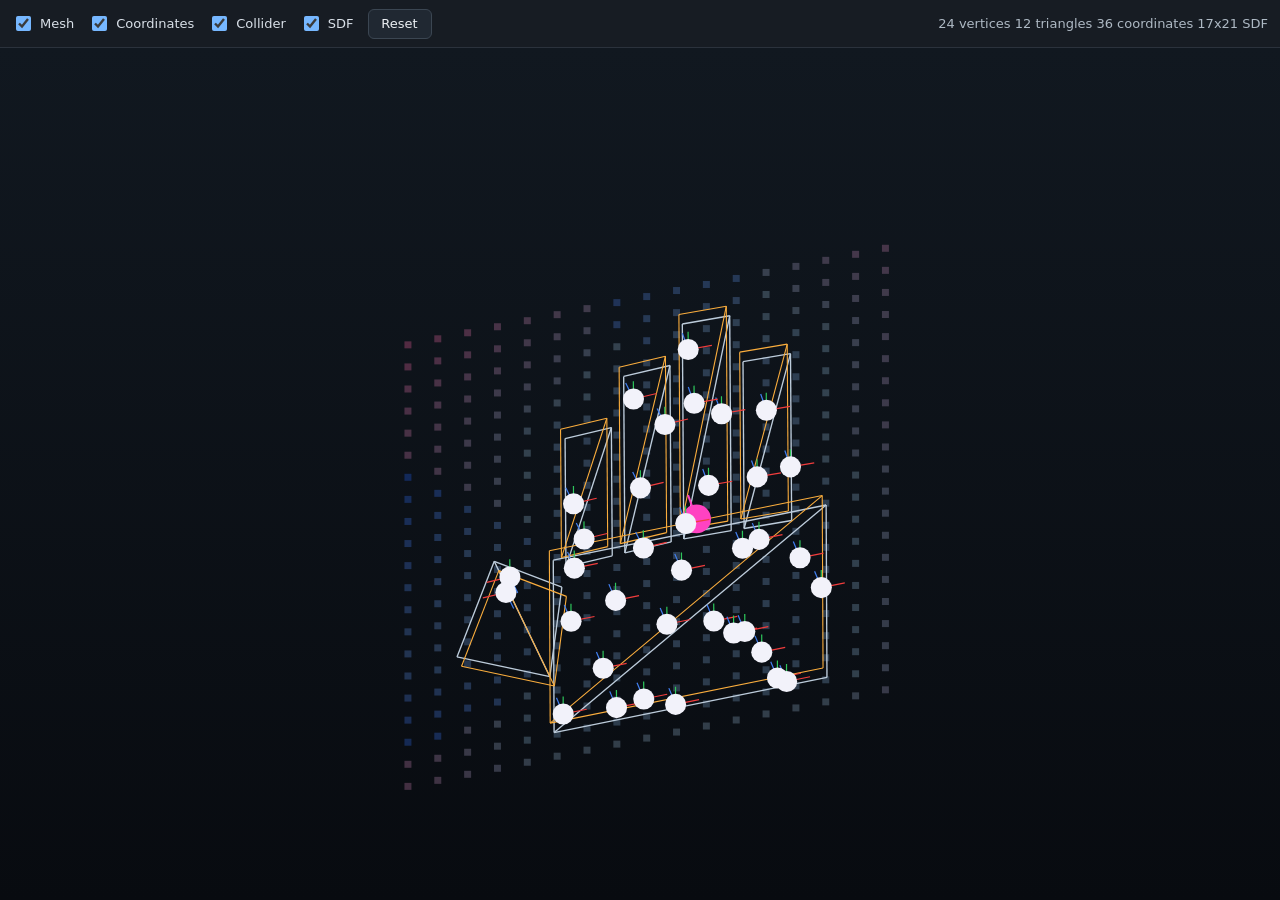
==== web/hand-mesh-browser-preview/index.html @ c21c34fe "Add hand mesh browser debug visuals" ====
<!doctype html>
<html lang="en">
  <head>
    <meta charset="utf-8">
    <meta name="viewport" content="width=device-width, initial-scale=1">
    <title>Rusty Optics Mesh Debug</title>
    <link rel="stylesheet" href="styles.css">
  </head>
  <body>
    <main class="app">
      <div class="toolbar" aria-label="Mesh debug controls">
        <label><input id="toggle-mesh" type="checkbox" checked> Mesh</label>
        <label><input id="toggle-coordinates" type="checkbox" checked> Coordinates</label>
        <label><input id="toggle-collider" type="checkbox" checked> Collider</label>
        <label><input id="toggle-sdf" type="checkbox" checked> SDF</label>
        <button id="reset-view" type="button">Reset</button>
        <output id="stats">Loading</output>
      </div>
      <canvas id="viewport"></canvas>
    </main>
    <script src="app.js"></script>
  </body>
</html>
---- web/hand-mesh-browser-preview/styles.css ----
:root {
  color-scheme: dark;
  font-family: Inter, ui-sans-serif, system-ui, -apple-system, BlinkMacSystemFont, "Segoe UI", sans-serif;
  background: #101318;
  color: #edf1f5;
}

* {
  box-sizing: border-box;
}

body {
  margin: 0;
  min-height: 100vh;
  overflow: hidden;
  background: #101318;
}

.app {
  display: grid;
  grid-template-rows: auto 1fr;
  min-height: 100vh;
}

.toolbar {
  display: flex;
  align-items: center;
  gap: 14px;
  min-height: 48px;
  padding: 8px 12px;
  border-bottom: 1px solid #2b323c;
  background: #171c23;
  color: #d9e0e8;
  font-size: 13px;
  line-height: 1;
}

.toolbar label {
  display: inline-flex;
  align-items: center;
  gap: 6px;
  white-space: nowrap;
}

.toolbar input {
  width: 15px;
  height: 15px;
  accent-color: #76b7ff;
}

button {
  min-width: 64px;
  min-height: 30px;
  border: 1px solid #3b4652;
  border-radius: 6px;
  background: #202832;
  color: #edf1f5;
  font: inherit;
}

button:hover {
  border-color: #76b7ff;
}

output {
  margin-left: auto;
  color: #aeb9c4;
  white-space: nowrap;
}

canvas {
  display: block;
  width: 100%;
  height: 100%;
  touch-action: none;
  background:
    linear-gradient(#131820 1px, transparent 1px),
    linear-gradient(90deg, #131820 1px, transparent 1px),
    #0c0f14;
  background-size: 28px 28px;
}

@media (max-width: 720px) {
  .toolbar {
    flex-wrap: wrap;
    min-height: 78px;
    row-gap: 8px;
  }

  output {
    flex-basis: 100%;
    margin-left: 0;
  }
}
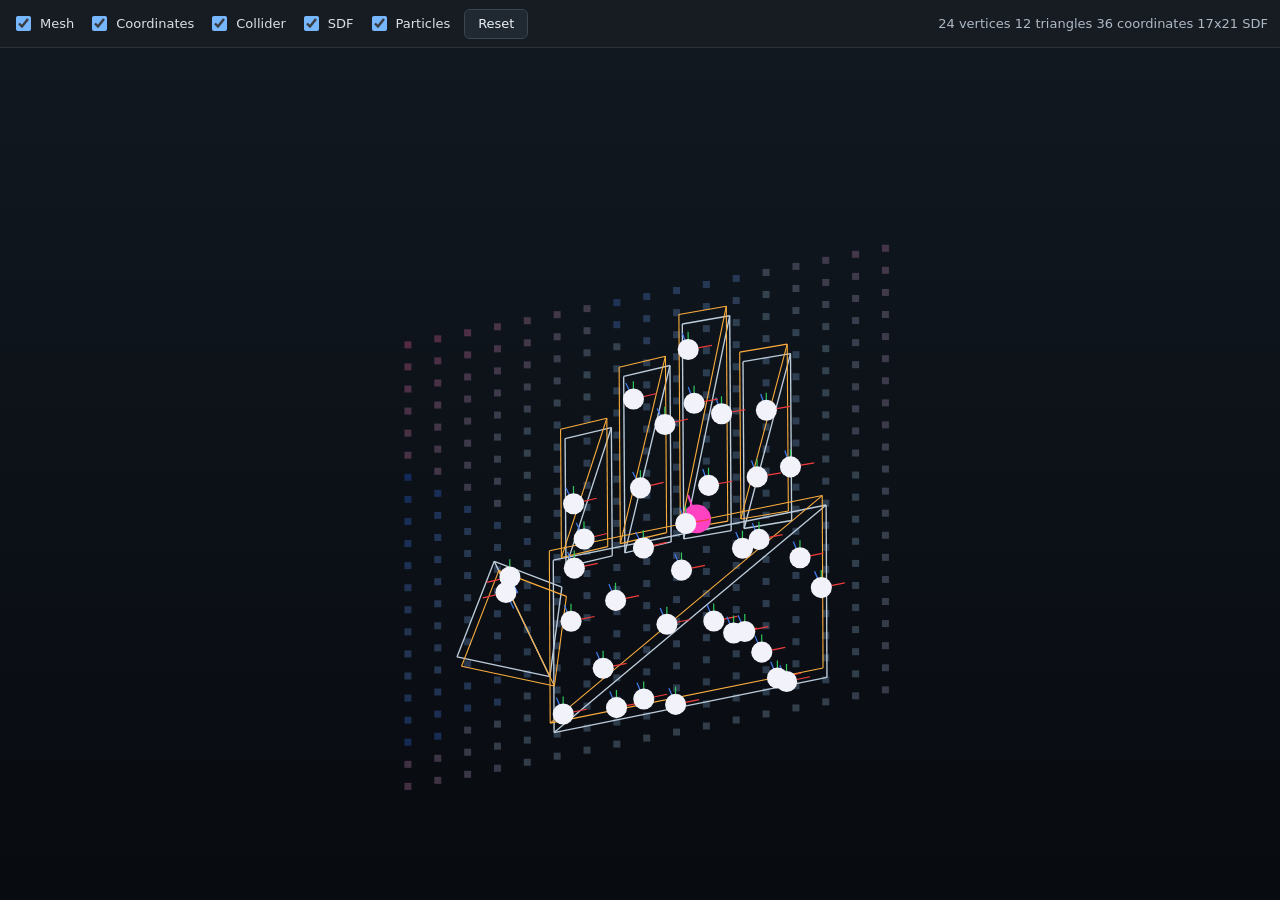
==== commit 59784441: "Add SDF particle browser overlay" ====
--- a/web/hand-mesh-browser-preview/index.html
+++ b/web/hand-mesh-browser-preview/index.html
@@ -13,6 +13,7 @@
         <label><input id="toggle-coordinates" type="checkbox" checked> Coordinates</label>
         <label><input id="toggle-collider" type="checkbox" checked> Collider</label>
         <label><input id="toggle-sdf" type="checkbox" checked> SDF</label>
+        <label><input id="toggle-particles" type="checkbox" checked> Particles</label>
         <button id="reset-view" type="button">Reset</button>
         <output id="stats">Loading</output>
       </div>
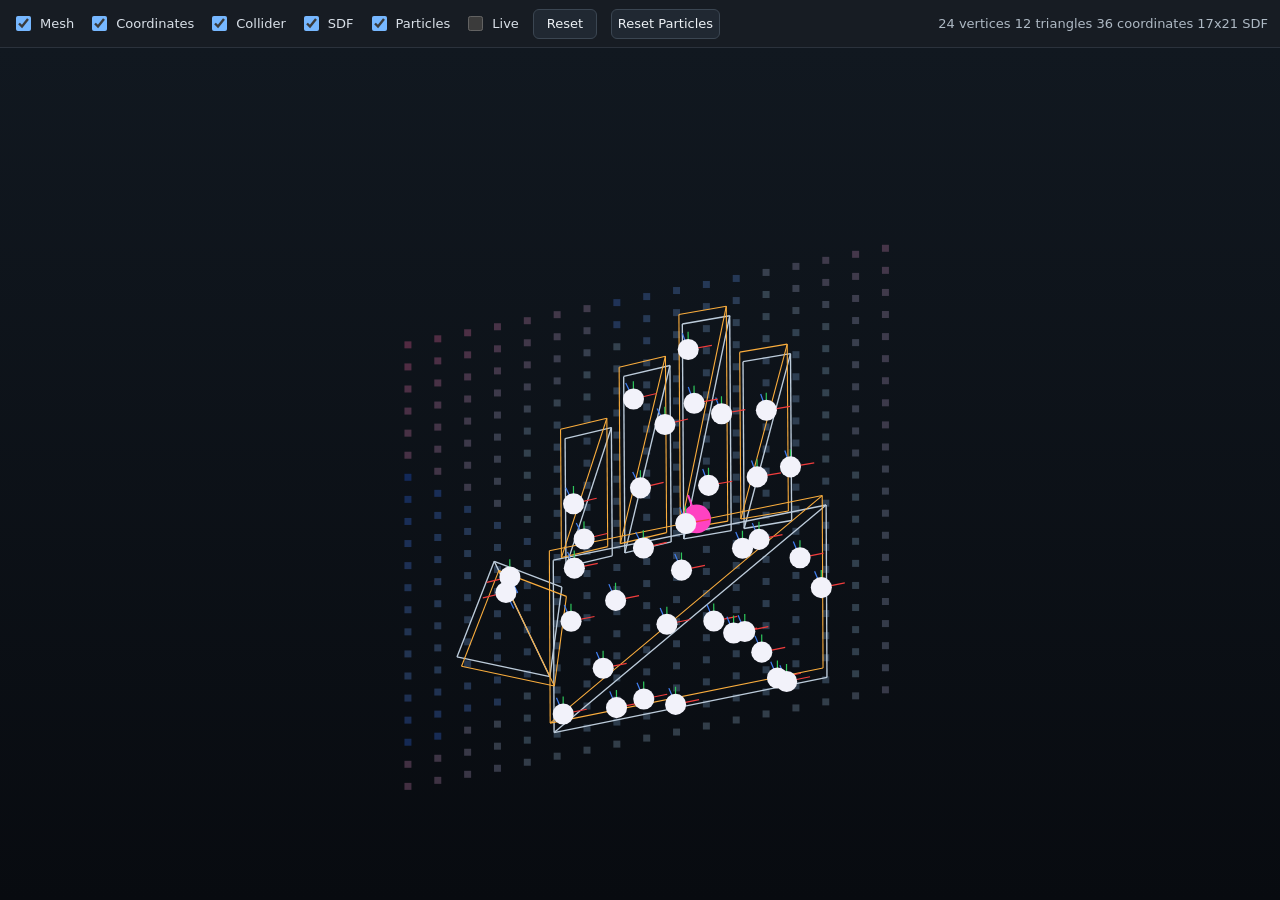
==== commit 8087866c: "Add resettable SDF particle browser preview" ====
--- a/web/hand-mesh-browser-preview/index.html
+++ b/web/hand-mesh-browser-preview/index.html
@@ -14,7 +14,9 @@
         <label><input id="toggle-collider" type="checkbox" checked> Collider</label>
         <label><input id="toggle-sdf" type="checkbox" checked> SDF</label>
         <label><input id="toggle-particles" type="checkbox" checked> Particles</label>
+        <label><input id="toggle-live-particles" type="checkbox" checked> Live</label>
         <button id="reset-view" type="button">Reset</button>
+        <button id="reset-particles" type="button">Reset Particles</button>
         <output id="stats">Loading</output>
       </div>
       <canvas id="viewport"></canvas>
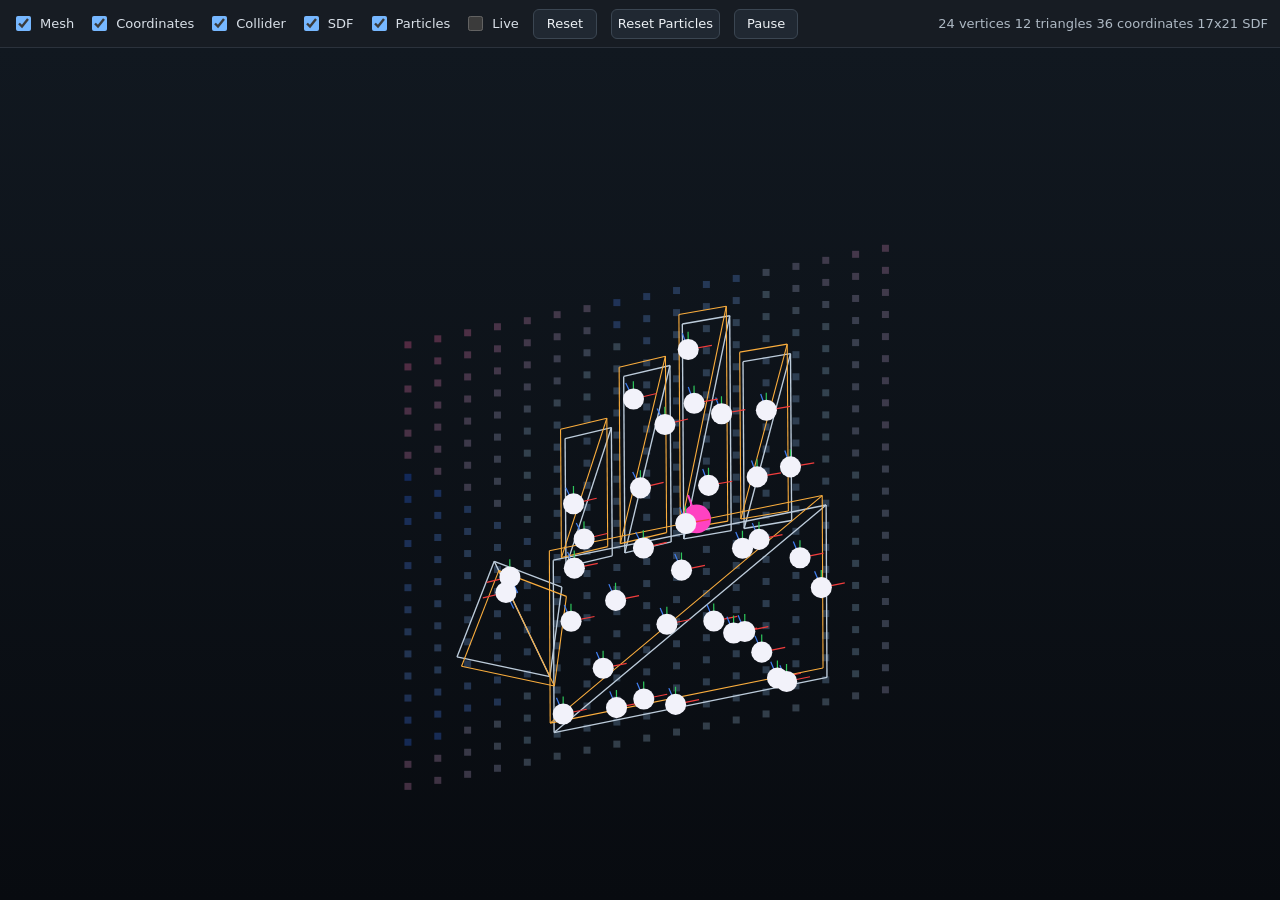
==== commit 6345349d: "Add realtime hand SDF particle browser" ====
--- a/web/hand-mesh-browser-preview/index.html
+++ b/web/hand-mesh-browser-preview/index.html
@@ -17,10 +17,12 @@
         <label><input id="toggle-live-particles" type="checkbox" checked> Live</label>
         <button id="reset-view" type="button">Reset</button>
         <button id="reset-particles" type="button">Reset Particles</button>
+        <button id="toggle-playback" type="button">Pause</button>
         <output id="stats">Loading</output>
       </div>
       <canvas id="viewport"></canvas>
     </main>
+    <script src="realtime-sdf.js"></script>
     <script src="app.js"></script>
   </body>
 </html>
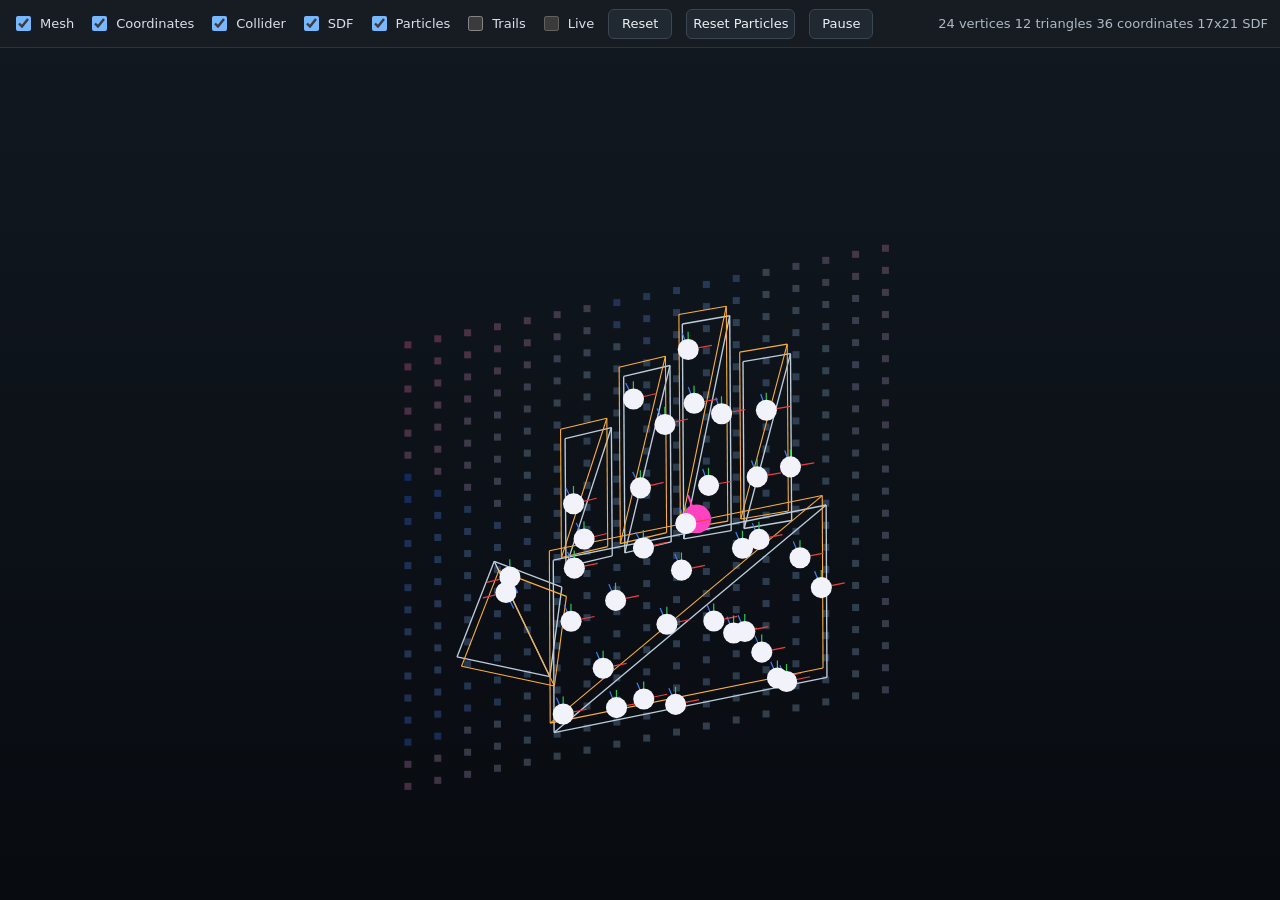
==== commit c8848cf0: "Add hand mesh particle trail toggle" ====
--- a/web/hand-mesh-browser-preview/index.html
+++ b/web/hand-mesh-browser-preview/index.html
@@ -14,6 +14,7 @@
         <label><input id="toggle-collider" type="checkbox" checked> Collider</label>
         <label><input id="toggle-sdf" type="checkbox" checked> SDF</label>
         <label><input id="toggle-particles" type="checkbox" checked> Particles</label>
+        <label><input id="toggle-trails" type="checkbox"> Trails</label>
         <label><input id="toggle-live-particles" type="checkbox" checked> Live</label>
         <button id="reset-view" type="button">Reset</button>
         <button id="reset-particles" type="button">Reset Particles</button>
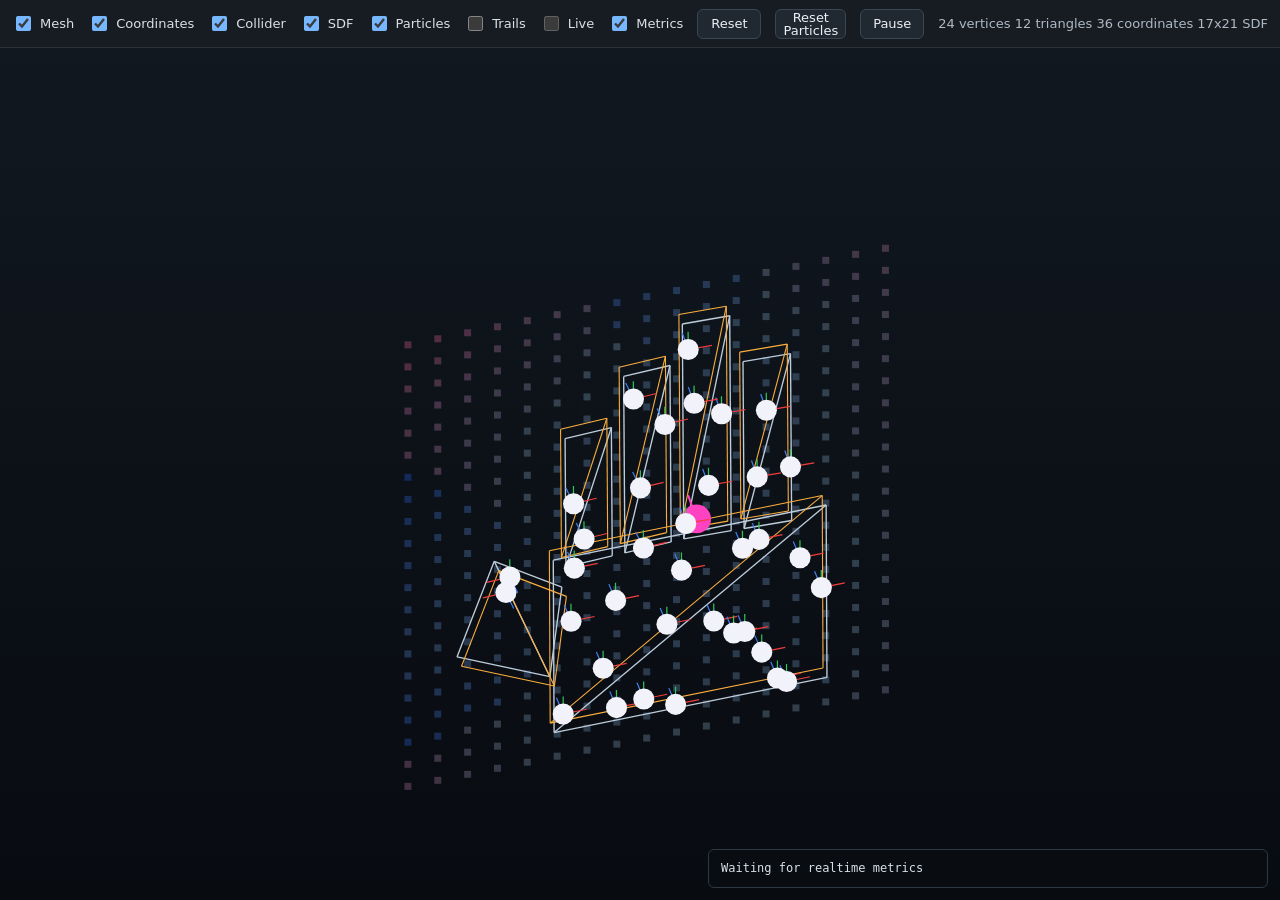
==== commit 550e16ba: "Add hand mesh viewer performance metrics" ====
--- a/web/hand-mesh-browser-preview/index.html
+++ b/web/hand-mesh-browser-preview/index.html
@@ -16,13 +16,16 @@
         <label><input id="toggle-particles" type="checkbox" checked> Particles</label>
         <label><input id="toggle-trails" type="checkbox"> Trails</label>
         <label><input id="toggle-live-particles" type="checkbox" checked> Live</label>
+        <label><input id="toggle-metrics" type="checkbox" checked> Metrics</label>
         <button id="reset-view" type="button">Reset</button>
         <button id="reset-particles" type="button">Reset Particles</button>
         <button id="toggle-playback" type="button">Pause</button>
         <output id="stats">Loading</output>
       </div>
       <canvas id="viewport"></canvas>
+      <pre id="perf-metrics" class="perf-panel">Waiting for realtime metrics</pre>
     </main>
+    <script src="perf-metrics.js"></script>
     <script src="realtime-sdf.js"></script>
     <script src="app.js"></script>
   </body>
--- a/web/hand-mesh-browser-preview/styles.css
+++ b/web/hand-mesh-browser-preview/styles.css
@@ -20,6 +20,7 @@
   display: grid;
   grid-template-rows: auto 1fr;
   min-height: 100vh;
+  position: relative;
 }
 
 .toolbar {
@@ -80,6 +81,29 @@
   background-size: 28px 28px;
 }
 
+.perf-panel {
+  position: absolute;
+  right: 12px;
+  bottom: 12px;
+  z-index: 2;
+  width: min(560px, calc(100vw - 24px));
+  max-height: min(42vh, 360px);
+  overflow: hidden;
+  margin: 0;
+  padding: 10px 12px;
+  border: 1px solid #2d3844;
+  border-radius: 6px;
+  background: rgba(10, 13, 18, 0.86);
+  color: #d9e0e8;
+  font: 12px/1.45 "Cascadia Mono", Consolas, monospace;
+  white-space: pre-wrap;
+  pointer-events: none;
+}
+
+.perf-panel[hidden] {
+  display: none;
+}
+
 @media (max-width: 720px) {
   .toolbar {
     flex-wrap: wrap;
@@ -91,4 +115,13 @@
     flex-basis: 100%;
     margin-left: 0;
   }
+
+  .perf-panel {
+    left: 8px;
+    right: 8px;
+    bottom: 8px;
+    width: auto;
+    max-height: 34vh;
+    font-size: 11px;
+  }
 }
